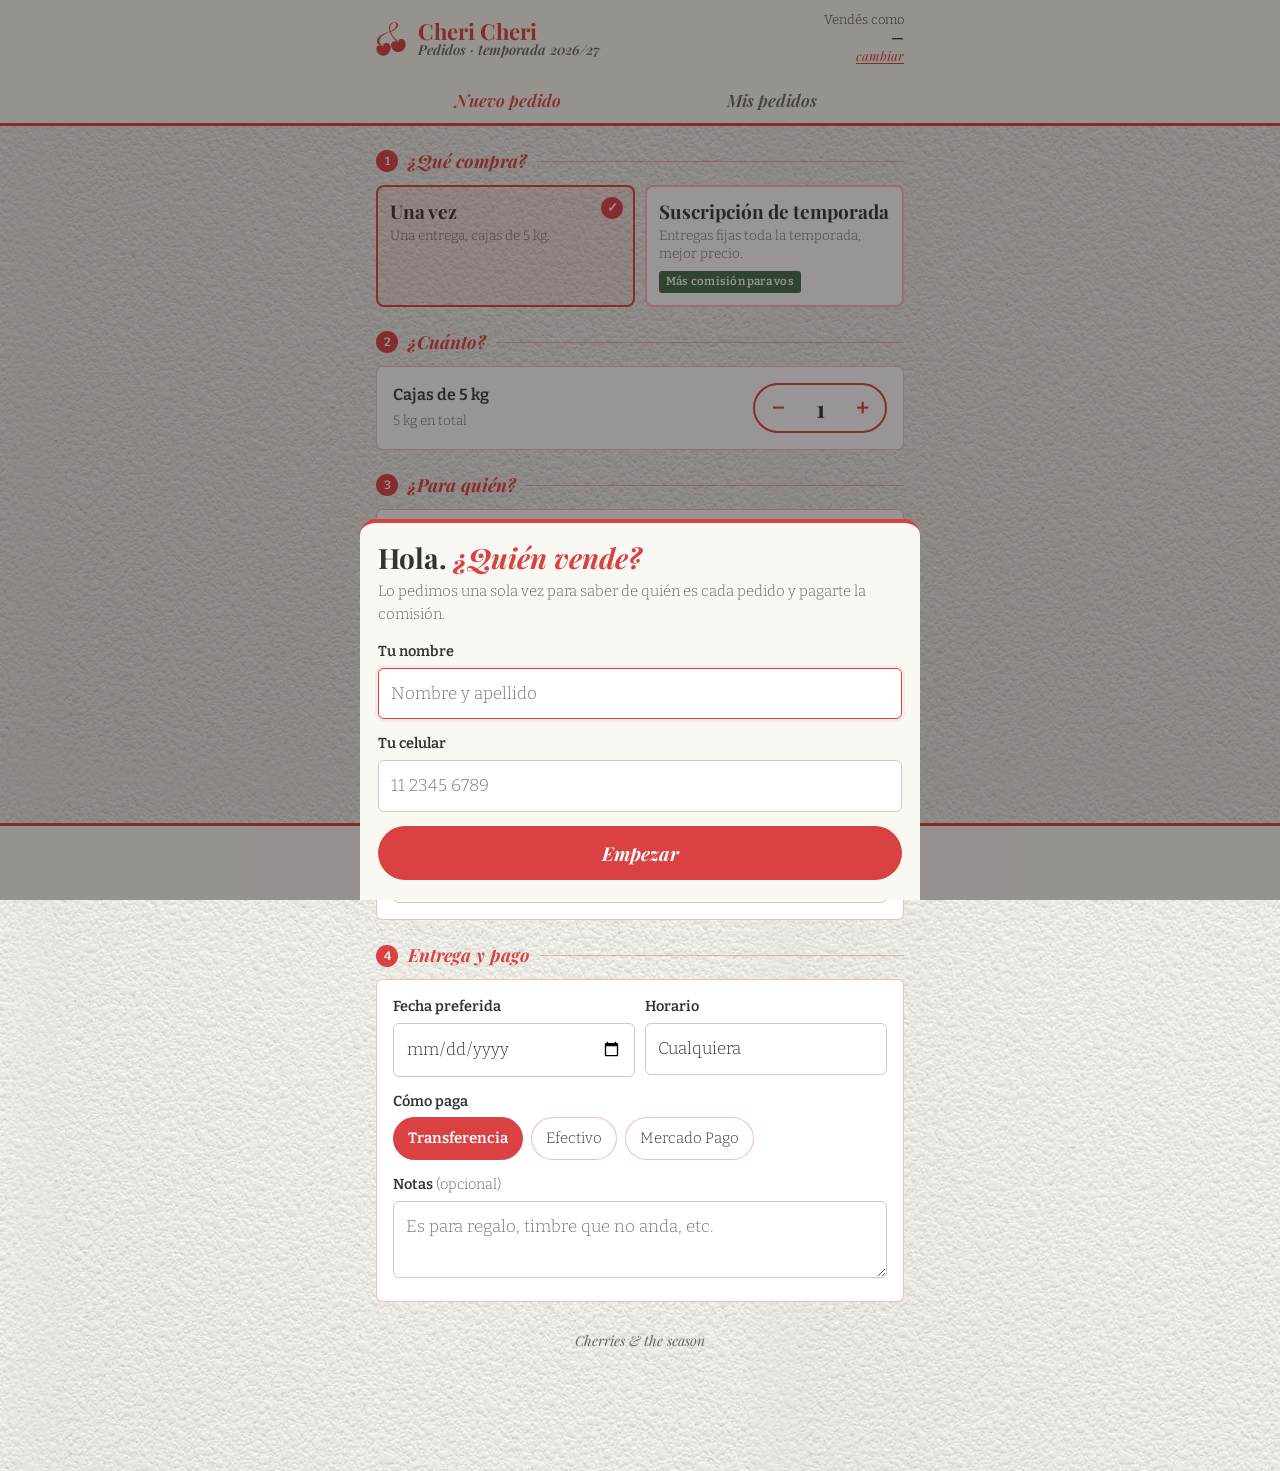
==== pedidos/index.html @ 4432908f "Pedidos: levantador de pedidos para vendedores (/pedidos) Página mobile para que vendedores carguen " ====
<!doctype html>
<html lang="es">
<head>
<meta charset="utf-8">
<meta name="viewport" content="width=device-width, initial-scale=1, viewport-fit=cover">
<meta name="theme-color" content="#DA4143">
<meta name="robots" content="noindex,nofollow">
<title>Pedidos · Cheri Cheri</title>
<link rel="icon" href="/favicon.ico" sizes="32x32"><link rel="icon" href="/icon.svg" type="image/svg+xml"><link rel="apple-touch-icon" href="/apple-touch-icon.png">
<link rel="preconnect" href="https://fonts.googleapis.com">
<link rel="preconnect" href="https://fonts.gstatic.com" crossorigin>
<link href="https://fonts.googleapis.com/css2?family=Playfair+Display:ital,wght@0,400..900;1,400..900&family=Bitter:ital,wght@0,300..700;1,300..700&display=swap" rel="stylesheet">
<style>
/* =========================================================
   Cheri Cheri · Levantador de pedidos para vendedores
   Precios y comisiones: editar CONFIG en el <script> de abajo.
   ========================================================= */
:root{--red:#DA4143;--paper:#F9F8F2;--ink:#333;--grey:#636363;--rule:rgba(218,65,67,.35);--soft:rgba(218,65,67,.07);--green:#3E6B48;
  --pf:'Playfair Display',Georgia,serif;--bt:'Bitter',Georgia,serif}
*{box-sizing:border-box;margin:0;padding:0}
html{-webkit-text-size-adjust:100%}
body{background:var(--paper) url(/img/paper.png) 0 0/740px repeat;background-blend-mode:multiply;color:var(--ink);font-family:var(--bt);font-weight:300;font-size:17px;line-height:1.5;min-height:100vh;padding:env(safe-area-inset-top) 0 calc(120px + env(safe-area-inset-bottom))}
button,input,select,textarea{font:inherit;color:inherit}
button{cursor:pointer;background:none;border:0}
.wrap{max-width:560px;margin:0 auto;padding:0 16px}

/* Header */
header{position:sticky;top:0;z-index:20;background:var(--paper);border-bottom:3px solid var(--red)}
.hd{display:flex;align-items:center;gap:12px;padding:12px 16px;max-width:560px;margin:0 auto}
.hd img{width:30px;height:auto}
.brand{display:flex;flex-direction:column;line-height:1.05}
.brand b{font-family:var(--pf);font-weight:700;font-size:22px;color:var(--red)}
.brand small{font-family:var(--pf);font-style:italic;font-weight:600;font-size:14px;color:var(--grey)}
.who{margin-left:auto;text-align:right;font-size:13px;line-height:1.3}
.who b{display:block;font-weight:600;font-size:15px;max-width:42vw;overflow:hidden;text-overflow:ellipsis;white-space:nowrap}
.who button{font-family:var(--pf);font-style:italic;color:var(--red);font-size:13px;text-decoration:underline;text-underline-offset:2px}
.tabs{display:flex;max-width:560px;margin:0 auto;padding:0 16px}
.tabs button{flex:1;padding:10px 0 9px;font-family:var(--pf);font-style:italic;font-weight:600;font-size:17px;color:var(--grey);border-bottom:3px solid transparent;margin-bottom:-3px}
.tabs button.on{color:var(--red);border-color:var(--red)}

/* Bloques */
.step{margin-top:22px}
.lbl{display:flex;align-items:center;gap:10px;font-family:var(--pf);font-style:italic;font-weight:700;font-size:18px;color:var(--red);margin-bottom:10px}
.lbl::after{content:"";flex:1;height:1px;background:var(--rule)}
.lbl i{font-style:normal;font-family:var(--bt);font-weight:600;font-size:12px;width:22px;height:22px;border-radius:50%;background:var(--red);color:#fff;display:inline-flex;align-items:center;justify-content:center}
.card{background:#fff;border:1px solid var(--rule);border-radius:6px;padding:16px}

/* Tipo de pedido */
.types{display:grid;grid-template-columns:1fr 1fr;gap:10px}
.type{position:relative;text-align:left;display:flex;flex-direction:column;justify-content:flex-start;background:#fff;border:2px solid var(--rule);border-radius:8px;padding:14px 12px 12px;transition:border-color .15s,background .15s}
.type b{display:block;font-family:var(--pf);font-weight:700;font-size:19px;line-height:1.15;margin-bottom:4px}
.type span{display:block;font-size:13.5px;color:var(--grey);line-height:1.35}
.type.on{border-color:var(--red);background:var(--soft)}
.type.on::before{content:"✓";position:absolute;top:10px;right:10px;width:22px;height:22px;border-radius:50%;background:var(--red);color:#fff;font-size:13px;display:flex;align-items:center;justify-content:center;font-weight:700}
.badge{display:inline-block!important;margin-top:8px;font-family:var(--bt);font-weight:600;font-size:11.5px!important;letter-spacing:.02em;color:#fff!important;background:var(--green);border-radius:3px;padding:3px 7px}

/* Cantidad */
.row{display:flex;align-items:center;justify-content:space-between;gap:12px}
.row+.row{margin-top:14px;padding-top:14px;border-top:1px dashed var(--rule)}
.row .t b{display:block;font-weight:600;font-size:16px}
.row .t span{font-size:13.5px;color:var(--grey)}
.stepper{display:flex;align-items:center;border:2px solid var(--red);border-radius:40px;overflow:hidden;flex-shrink:0}
.stepper button{width:46px;height:46px;font-size:24px;font-weight:600;color:var(--red);line-height:1}
.stepper button:active{background:var(--soft)}
.stepper output{min-width:38px;text-align:center;font-family:var(--pf);font-weight:700;font-size:24px}
.seg{display:flex;border:2px solid var(--red);border-radius:40px;overflow:hidden;flex-shrink:0}
.seg button{padding:10px 14px;font-size:14.5px;font-weight:600;color:var(--red)}
.seg button.on{background:var(--red);color:#fff}
.sub{display:none}
.sus .sub{display:flex}

/* Campos */
.f{display:block;margin-bottom:14px}
.f:last-child{margin-bottom:0}
.f>span{display:block;font-weight:600;font-size:14.5px;margin-bottom:5px}
.f>span em{font-style:normal;font-weight:300;color:var(--grey)}
.f input,.f textarea,.f select{width:100%;font-size:17px;padding:12px 12px;border:1px solid #cfcac0;border-radius:6px;background:#fff;outline:none;-webkit-appearance:none;appearance:none}
.f input:focus,.f textarea:focus,.f select:focus{border-color:var(--red);box-shadow:0 0 0 3px var(--soft)}
.f textarea{min-height:76px;resize:vertical}
.f .hint{display:block;font-size:12.5px;color:var(--grey);margin-top:4px}
.two{display:grid;grid-template-columns:1fr 1fr;gap:10px}
.chips{display:flex;flex-wrap:wrap;gap:8px}
.chips button{padding:9px 14px;border:1.5px solid var(--rule);border-radius:40px;font-size:15px;background:#fff}
.chips button.on{border-color:var(--red);background:var(--red);color:#fff;font-weight:600}
.err{border-color:var(--red)!important;background:#fff6f6!important}

/* Barra inferior */
.bar{position:fixed;left:0;right:0;bottom:0;z-index:30;background:var(--paper);border-top:3px solid var(--red);padding:10px 16px calc(10px + env(safe-area-inset-bottom))}
.bar .in{max-width:560px;margin:0 auto;display:flex;align-items:center;gap:12px}
.sum{flex:1;min-width:0;line-height:1.25}
.sum .tot{font-family:var(--pf);font-weight:700;font-size:23px;color:var(--ink)}
.sum .det{font-size:12.5px;color:var(--grey);white-space:nowrap;overflow:hidden;text-overflow:ellipsis}
.sum .com{font-size:13px;font-weight:600;color:var(--green)}
.btn{display:inline-flex;align-items:center;justify-content:center;gap:8px;background:var(--red);color:#fff;font-family:var(--pf);font-style:italic;font-weight:700;font-size:19px;padding:13px 22px;border-radius:40px;text-decoration:none;white-space:nowrap}
.btn:active{transform:scale(.98)}
.btn[disabled]{opacity:.55}
.btn.ghost{background:#fff;color:var(--red);border:2px solid var(--red)}
.btn.wa{background:#25A35A}
.btn.block{width:100%}

/* Hojas (modal) */
.sheet{position:fixed;inset:0;z-index:50;background:rgba(30,20,20,.45);display:none;align-items:flex-end;justify-content:center}
.sheet.open{display:flex}
.pane{background:var(--paper);width:100%;max-width:560px;max-height:92vh;overflow:auto;border-radius:16px 16px 0 0;border-top:4px solid var(--red);padding:20px 18px calc(20px + env(safe-area-inset-bottom));animation:up .22s ease-out}
@keyframes up{from{transform:translateY(40px);opacity:.4}to{transform:none;opacity:1}}
.pane h2{font-family:var(--pf);font-weight:700;font-size:28px;line-height:1.1;margin-bottom:6px}
.pane h2 em{color:var(--red)}
.pane p.lead{color:var(--grey);font-size:15px;margin-bottom:16px}
.res{background:#fff;border:1px solid var(--rule);border-radius:6px;padding:4px 14px;margin-bottom:16px}
.res div{display:flex;justify-content:space-between;gap:14px;padding:9px 0;border-bottom:1px dashed var(--rule);font-size:15px}
.res div:last-child{border-bottom:0}
.res div span{color:var(--grey)}
.res div b{font-weight:600;text-align:right}
.res .big b{font-family:var(--pf);font-size:20px}
.res .g b{color:var(--green)}
.acts{display:flex;flex-direction:column;gap:10px}
.note{font-size:13px;color:var(--grey);margin-top:12px;text-align:center}
.alert{background:#fff6f6;border:1px solid var(--red);border-radius:6px;padding:12px 14px;font-size:14.5px;margin-bottom:14px}
.ok{width:62px;height:62px;border-radius:50%;background:var(--green);color:#fff;font-size:32px;display:flex;align-items:center;justify-content:center;margin-bottom:12px}

/* Mis pedidos */
.kpis{display:grid;grid-template-columns:1fr 1fr 1fr;gap:8px;margin-top:20px}
.kpi{background:#fff;border:1px solid var(--rule);border-radius:6px;padding:12px 10px;text-align:center}
.kpi b{display:block;font-family:var(--pf);font-weight:700;font-size:22px;line-height:1.1}
.kpi span{font-size:12px;color:var(--grey)}
.kpi.g b{color:var(--green)}
.list{margin-top:16px;display:flex;flex-direction:column;gap:8px}
.it{background:#fff;border:1px solid var(--rule);border-radius:6px;padding:12px 14px;display:grid;grid-template-columns:1fr auto;gap:2px 10px}
.it b{font-weight:600}
.it .r{text-align:right;font-family:var(--pf);font-weight:700}
.it small{color:var(--grey);font-size:13px}
.it .tag{font-size:11.5px;font-weight:600;color:#fff;background:var(--green);border-radius:3px;padding:1px 6px;margin-left:6px;vertical-align:2px}
.empty{text-align:center;color:var(--grey);padding:40px 10px;font-size:15px}
.foot{margin-top:28px;text-align:center;font-family:var(--pf);font-style:italic;color:var(--grey);font-size:14px}
[hidden]{display:none!important}
</style>
</head>
<body>

<header>
  <div class="hd">
    <img src="/img/isotipo.svg" alt="">
    <div class="brand"><b>Cheri Cheri</b><small>Pedidos · temporada <span class="temp"></span></small></div>
    <div class="who"><span>Vendés como</span><b id="whoName">—</b><button id="whoEdit" type="button">cambiar</button></div>
  </div>
  <nav class="tabs">
    <button type="button" class="on" data-tab="nuevo">Nuevo pedido</button>
    <button type="button" data-tab="mios">Mis pedidos <span id="nMios"></span></button>
  </nav>
</header>

<main class="wrap">

<!-- ============ NUEVO PEDIDO ============ -->
<form id="f" novalidate autocomplete="off">

  <section class="step">
    <div class="lbl"><i>1</i>¿Qué compra?</div>
    <div class="types">
      <button type="button" class="type on" data-tipo="unico">
        <b>Una vez</b>
        <span>Una entrega, cajas de 5 kg.</span>
        <span class="p" data-p="unico"></span>
      </button>
      <button type="button" class="type" data-tipo="sus">
        <b>Suscripción de temporada</b>
        <span>Entregas fijas toda la temporada, mejor precio.</span>
        <span class="badge" id="susBadge">Más comisión para vos</span>
      </button>
    </div>
  </section>

  <section class="step">
    <div class="lbl"><i>2</i>¿Cuánto?</div>
    <div class="card" id="qty">
      <div class="row">
        <div class="t"><b id="qLbl">Cajas de 5 kg</b><span id="qSub">por entrega</span></div>
        <div class="stepper"><button type="button" data-d="cajas" data-v="-1" aria-label="Menos cajas">−</button><output id="cajas">1</output><button type="button" data-d="cajas" data-v="1" aria-label="Más cajas">+</button></div>
      </div>
      <div class="row sub">
        <div class="t"><b>Frecuencia</b><span>cada cuánto recibe</span></div>
        <div class="seg" id="frec"><button type="button" class="on" data-v="semanal">Semanal</button><button type="button" data-v="quincenal">Quincenal</button></div>
      </div>
      <div class="row sub">
        <div class="t"><b>Entregas</b><span id="entSub">en la temporada</span></div>
        <div class="stepper"><button type="button" data-d="entregas" data-v="-1" aria-label="Menos entregas">−</button><output id="entregas">4</output><button type="button" data-d="entregas" data-v="1" aria-label="Más entregas">+</button></div>
      </div>
    </div>
  </section>

  <section class="step">
    <div class="lbl"><i>3</i>¿Para quién?</div>
    <div class="card">
      <label class="f"><span>Nombre y apellido</span><input name="cliente" required autocomplete="off" placeholder="Ej: Sofía Martínez"></label>
      <label class="f"><span>WhatsApp del cliente</span><input name="tel" type="tel" inputmode="tel" required placeholder="11 2345 6789"><small class="hint">Código de área sin 0 y sin 15.</small></label>
      <label class="f"><span>Zona o barrio</span><input name="zona" required placeholder="Ej: Palermo, Nordelta, Mendoza Capital"></label>
      <label class="f"><span>Dirección de entrega <em>(opcional)</em></span><input name="direccion" placeholder="Calle, número, piso"></label>
    </div>
  </section>

  <section class="step">
    <div class="lbl"><i>4</i>Entrega y pago</div>
    <div class="card">
      <div class="two">
        <label class="f"><span id="fechaLbl">Fecha preferida</span><input name="fecha" type="date"></label>
        <label class="f"><span>Horario</span><select name="franja"><option>Cualquiera</option><option>Mañana</option><option>Tarde</option><option>Noche</option></select></label>
      </div>
      <div class="f"><span>Cómo paga</span>
        <div class="chips" id="pago"><button type="button" class="on">Transferencia</button><button type="button">Efectivo</button><button type="button">Mercado Pago</button></div>
      </div>
      <label class="f"><span>Notas <em>(opcional)</em></span><textarea name="notas" placeholder="Es para regalo, timbre que no anda, etc."></textarea></label>
    </div>
  </section>

  <p class="foot">Cherries &amp; the season</p>
</form>

<!-- ============ MIS PEDIDOS ============ -->
<section id="mios" hidden>
  <div class="kpis">
    <div class="kpi"><b id="kPed">0</b><span>pedidos</span></div>
    <div class="kpi"><b id="kCaj">0</b><span>cajas</span></div>
    <div class="kpi g"><b id="kCom">—</b><span>tu comisión</span></div>
  </div>
  <div class="list" id="lista"></div>
  <p class="note">Esta lista queda guardada sólo en este teléfono.</p>
</section>

</main>

<!-- Barra inferior -->
<div class="bar" id="bar">
  <div class="in">
    <div class="sum">
      <div class="tot" id="tot">—</div>
      <div class="det" id="det"></div>
      <div class="com" id="com"></div>
    </div>
    <button type="button" class="btn" id="go">Revisar</button>
  </div>
</div>

<!-- Hoja: vendedor -->
<div class="sheet" id="shV" role="dialog" aria-modal="true" aria-labelledby="vT">
  <form class="pane" id="fv" novalidate>
    <h2 id="vT">Hola. <em>¿Quién vende?</em></h2>
    <p class="lead">Lo pedimos una sola vez para saber de quién es cada pedido y pagarte la comisión.</p>
    <label class="f"><span>Tu nombre</span><input name="vnombre" required autocomplete="name" placeholder="Nombre y apellido"></label>
    <label class="f"><span>Tu celular</span><input name="vcel" type="tel" inputmode="tel" required autocomplete="tel" placeholder="11 2345 6789"></label>
    <div class="acts" style="margin-top:6px"><button class="btn block" type="submit">Empezar</button></div>
  </form>
</div>

<!-- Hoja: revisar y enviar -->
<div class="sheet" id="shR" role="dialog" aria-modal="true" aria-labelledby="rT">
  <div class="pane">
    <div id="rView">
      <h2 id="rT">Revisá <em>el pedido</em></h2>
      <p class="lead">Si está todo bien, enviá. Llega directo a Cheri Cheri.</p>
      <div id="rErr"></div>
      <div class="res" id="rRes"></div>
      <div class="acts">
        <button type="button" class="btn block" id="send">Enviar pedido</button>
        <button type="button" class="btn ghost block" data-close>Corregir</button>
      </div>
    </div>
    <div id="dView" hidden>
      <div class="ok">✓</div>
      <h2>Pedido <em>enviado</em></h2>
      <p class="lead" id="dLead"></p>
      <div class="res" id="dRes"></div>
      <div class="acts">
        <a class="btn wa block" id="waCli" href="#" target="_blank" rel="noopener">Avisarle al cliente por WhatsApp</a>
        <button type="button" class="btn ghost block" id="otro">Cargar otro pedido</button>
      </div>
      <p class="note">Desde Cheri Cheri le confirmamos al cliente la fecha de entrega y los datos de pago.</p>
    </div>
  </div>
</div>

<script>
/* =========================================================
   CONFIG · editar acá precios y comisiones (en pesos y %)
   Si un precio queda en null, la página muestra "a confirmar".
   ========================================================= */
const CONFIG = {
  temporada: '2026/27',
  precioCaja: null,            // caja de 5 kg, pedido de una vez
  precioCajaSuscripcion: null, // caja de 5 kg dentro de una suscripción
  comisionUnico: null,         // % de comisión del vendedor en pedidos de una vez
  comisionSuscripcion: null,   // % de comisión del vendedor en suscripciones
  entregasMin: 2, entregasMax: 10, entregasDefault: 4,
  cajasMax: 50,
  // Envío: mismo servicio que el formulario de Cotizar (llega a chericheriar@gmail.com)
  endpoint: 'https://api.web3forms.com/submit',
  accessKey: 'bc0d7736-6799-4583-8e31-4ce941f35367',
  mail: 'chericheriar@gmail.com'
};

const $ = s => document.querySelector(s), $$ = s => [...document.querySelectorAll(s)];
const money = n => n == null ? null : new Intl.NumberFormat('es-AR', {style:'currency', currency:'ARS', maximumFractionDigits:0}).format(n);
const LS = {
  get(k, d){ try{ const v = localStorage.getItem(k); return v ? JSON.parse(v) : d }catch(e){ return d } },
  set(k, v){ try{ localStorage.setItem(k, JSON.stringify(v)) }catch(e){} }
};
const S = { tipo:'unico', cajas:1, frec:'semanal', entregas:CONFIG.entregasDefault, pago:'Transferencia' };
let vendedor = LS.get('cc_vendedor', null);
let enviando = false, ultimo = null;

$$('.temp').forEach(e => e.textContent = CONFIG.temporada);

/* ---------- Vendedor ---------- */
function pintarVendedor(){ $('#whoName').textContent = vendedor ? vendedor.nombre : '—' }
function abrirVendedor(){
  const f = $('#fv');
  const qs = new URLSearchParams(location.search).get('v');
  f.vnombre.value = vendedor ? vendedor.nombre : (qs || '');
  f.vcel.value = vendedor ? vendedor.cel : '';
  $('#shV').classList.add('open');
  setTimeout(() => (f.vnombre.value ? f.vcel : f.vnombre).focus(), 250);
}
$('#fv').addEventListener('submit', e => {
  e.preventDefault();
  const f = e.target; let ok = true;
  [f.vnombre, f.vcel].forEach(i => { const bad = !i.value.trim(); i.classList.toggle('err', bad); if (bad) ok = false });
  if (!ok) return;
  vendedor = { nombre: f.vnombre.value.trim(), cel: f.vcel.value.trim() };
  LS.set('cc_vendedor', vendedor); pintarVendedor();
  $('#shV').classList.remove('open');
});
$('#whoEdit').addEventListener('click', abrirVendedor);

/* ---------- Cálculo ---------- */
function calc(){
  const sus = S.tipo === 'sus';
  const totalCajas = sus ? S.cajas * S.entregas : S.cajas;
  const precio = sus ? CONFIG.precioCajaSuscripcion : CONFIG.precioCaja;
  const pct = sus ? CONFIG.comisionSuscripcion : CONFIG.comisionUnico;
  const total = precio != null ? precio * totalCajas : null;
  const comision = total != null && pct != null ? Math.round(total * pct / 100) : null;
  const ahorro = sus && CONFIG.precioCaja != null && precio != null ? (CONFIG.precioCaja - precio) * totalCajas : null;
  return { sus, totalCajas, precio, pct, total, comision, ahorro, kg: totalCajas * 5 };
}
function pintar(){
  const c = calc();
  $$('.type').forEach(b => b.classList.toggle('on', b.dataset.tipo === S.tipo));
  $('#qty').classList.toggle('sus', c.sus);
  $('#cajas').textContent = S.cajas;
  $('#entregas').textContent = S.entregas;
  $$('#frec button').forEach(b => b.classList.toggle('on', b.dataset.v === S.frec));
  $('#qSub').textContent = c.sus ? 'en cada entrega' : `${c.kg} kg en total`;
  $('#entSub').textContent = `${S.frec === 'semanal' ? 'una por semana' : 'cada 15 días'} · ${c.totalCajas} cajas`;
  $('#fechaLbl').textContent = c.sus ? 'Primera entrega' : 'Fecha preferida';
  // precios en las tarjetas
  const pu = $('[data-p="unico"]');
  pu.textContent = CONFIG.precioCaja != null ? `${money(CONFIG.precioCaja)} la caja` : '';
  if (CONFIG.precioCajaSuscripcion != null) $('#susBadge').previousElementSibling.textContent = `Entregas fijas, ${money(CONFIG.precioCajaSuscripcion)} la caja.`;
  const dif = CONFIG.comisionSuscripcion != null && CONFIG.comisionUnico != null ? CONFIG.comisionSuscripcion - CONFIG.comisionUnico : null;
  $('#susBadge').textContent = CONFIG.comisionSuscripcion != null ? `Tu comisión: ${CONFIG.comisionSuscripcion}%` + (dif > 0 ? ` (vs. ${CONFIG.comisionUnico}%)` : '') : 'Más comisión para vos';
  // barra
  $('#tot').textContent = c.total != null ? money(c.total) : 'Precio a confirmar';
  $('#det').textContent = c.sus
    ? `${S.cajas} caja${S.cajas > 1 ? 's' : ''} × ${S.entregas} entregas ${S.frec === 'semanal' ? 'semanales' : 'quincenales'} · ${c.kg} kg`
    : `${S.cajas} caja${S.cajas > 1 ? 's' : ''} de 5 kg · ${c.kg} kg`;
  $('#com').textContent = c.comision != null ? `Tu comisión: ${money(c.comision)}` : '';
}

/* ---------- Controles ---------- */
$$('.type').forEach(b => b.addEventListener('click', () => { S.tipo = b.dataset.tipo; pintar() }));
$$('.stepper button').forEach(b => b.addEventListener('click', () => {
  const k = b.dataset.d, d = +b.dataset.v;
  const [min, max] = k === 'cajas' ? [1, CONFIG.cajasMax] : [CONFIG.entregasMin, CONFIG.entregasMax];
  S[k] = Math.min(max, Math.max(min, S[k] + d)); pintar();
}));
$$('#frec button').forEach(b => b.addEventListener('click', () => { S.frec = b.dataset.v; pintar() }));
$$('#pago button').forEach(b => b.addEventListener('click', () => {
  S.pago = b.textContent; $$('#pago button').forEach(x => x.classList.toggle('on', x === b));
}));
$$('.tabs button').forEach(b => b.addEventListener('click', () => {
  const t = b.dataset.tab;
  $$('.tabs button').forEach(x => x.classList.toggle('on', x === b));
  $('#f').hidden = t !== 'nuevo'; $('#mios').hidden = t !== 'mios'; $('#bar').hidden = t !== 'nuevo';
  if (t === 'mios') pintarMios();
  window.scrollTo(0, 0);
}));

/* ---------- Pedido ---------- */
function telWA(t){
  let d = String(t || '').replace(/\D/g, '');
  if (!d) return '';
  if (d.startsWith('54')) return d.startsWith('549') ? d : '549' + d.slice(2);
  return '549' + d.replace(/^0/, '');
}
function fechaTxt(v){
  if (!v) return 'A coordinar';
  const [y, m, d] = v.split('-').map(Number);
  return new Date(y, m - 1, d).toLocaleDateString('es-AR', { weekday:'long', day:'numeric', month:'long' });
}
function nuevoId(){
  const n = new Date(), p = x => String(x).padStart(2, '0');
  return `CC-${String(n.getFullYear()).slice(2)}${p(n.getMonth() + 1)}${p(n.getDate())}-${Math.random().toString(36).slice(2, 5).toUpperCase()}`;
}
function armarPedido(){
  const f = $('#f'), c = calc();
  return {
    id: nuevoId(), creado: new Date().toISOString(),
    tipo: c.sus ? 'Suscripción de temporada' : 'Una vez',
    cajas: S.cajas, frecuencia: c.sus ? (S.frec === 'semanal' ? 'Semanal' : 'Quincenal') : '',
    entregas: c.sus ? S.entregas : 1, totalCajas: c.totalCajas, kg: c.kg,
    precio: c.precio, total: c.total, comisionPct: c.pct, comision: c.comision, ahorro: c.ahorro,
    cliente: f.cliente.value.trim(), tel: f.tel.value.trim(), zona: f.zona.value.trim(),
    direccion: f.direccion.value.trim(), fecha: f.fecha.value, franja: f.franja.value,
    pago: S.pago, notas: f.notas.value.trim(),
    vendedor: vendedor ? vendedor.nombre : '', vendedorCel: vendedor ? vendedor.cel : ''
  };
}
function filas(p){
  const r = [
    ['Cliente', p.cliente], ['WhatsApp', p.tel], ['Zona', p.zona + (p.direccion ? ' · ' + p.direccion : '')],
    ['Pedido', p.tipo === 'Una vez'
      ? `${p.cajas} caja${p.cajas > 1 ? 's' : ''} de 5 kg`
      : `${p.cajas} caja${p.cajas > 1 ? 's' : ''} × ${p.entregas} entregas (${p.frecuencia.toLowerCase()})`],
    ['Total', `${p.totalCajas} cajas · ${p.kg} kg`],
    [p.tipo === 'Una vez' ? 'Entrega' : 'Primera entrega', fechaTxt(p.fecha) + (p.franja !== 'Cualquiera' ? ' · ' + p.franja.toLowerCase() : '')],
    ['Pago', p.pago]
  ];
  if (p.notas) r.push(['Notas', p.notas]);
  return r;
}
function htmlRes(p){
  const esc = s => String(s).replace(/[&<>"]/g, c => ({'&':'&amp;','<':'&lt;','>':'&gt;','"':'&quot;'}[c]));
  let h = filas(p).map(([k, v]) => `<div><span>${k}</span><b>${esc(v)}</b></div>`).join('');
  h += `<div class="big"><span>Importe</span><b>${p.total != null ? money(p.total) : 'A confirmar'}</b></div>`;
  if (p.ahorro > 0) h += `<div><span>El cliente ahorra</span><b>${money(p.ahorro)}</b></div>`;
  if (p.comision != null) h += `<div class="g"><span>Tu comisión</span><b>${money(p.comision)}</b></div>`;
  return h;
}
function validar(){
  const f = $('#f'); let primero = null;
  ['cliente', 'tel', 'zona'].forEach(n => {
    const i = f[n]; let bad = !i.value.trim();
    if (n === 'tel' && !bad) bad = i.value.replace(/\D/g, '').length < 8;
    i.classList.toggle('err', bad); if (bad && !primero) primero = i;
  });
  if (primero){ primero.scrollIntoView({ behavior:'smooth', block:'center' }); setTimeout(() => primero.focus(), 300); return false }
  return true;
}
$$('#f input').forEach(i => i.addEventListener('input', () => i.classList.remove('err')));

$('#go').addEventListener('click', () => {
  if (!vendedor){ abrirVendedor(); return }
  if (!validar()) return;
  ultimo = armarPedido();
  $('#rRes').innerHTML = htmlRes(ultimo);
  $('#rErr').innerHTML = '';
  $('#rView').hidden = false; $('#dView').hidden = true;
  $('#send').disabled = false; $('#send').textContent = 'Enviar pedido';
  $('#shR').classList.add('open');
});
$$('[data-close]').forEach(b => b.addEventListener('click', () => $('#shR').classList.remove('open')));
$('#shR').addEventListener('click', e => { if (e.target.id === 'shR' && !enviando) $('#shR').classList.remove('open') });

function textoPlano(p){
  const L = filas(p).map(([k, v]) => `${k}: ${v}`);
  L.push(`Importe: ${p.total != null ? money(p.total) : 'a confirmar'}`);
  if (p.comision != null) L.push(`Comisión vendedor (${p.comisionPct}%): ${money(p.comision)}`);
  L.push(`Vendedor: ${p.vendedor} (${p.vendedorCel})`, `Pedido: ${p.id}`);
  return L.join('\n');
}

$('#send').addEventListener('click', async () => {
  if (enviando || !ultimo) return;
  enviando = true;
  const btn = $('#send'); btn.disabled = true; btn.textContent = 'Enviando…';
  const p = ultimo;
  const asunto = `Pedido ${p.id} · ${p.totalCajas} caja${p.totalCajas > 1 ? 's' : ''}${p.tipo === 'Una vez' ? '' : ' (suscripción)'} · ${p.cliente} · vía ${p.vendedor}`;
  const body = {
    access_key: CONFIG.accessKey, subject: asunto, from_name: 'Pedidos Cheri Cheri',
    'Pedido': p.id, 'Tipo': p.tipo,
    'Cajas de 5 kg por entrega': p.cajas,
    'Frecuencia': p.frecuencia || '—', 'Entregas': p.entregas,
    'Total cajas': `${p.totalCajas} (${p.kg} kg)`,
    'Precio por caja': p.precio != null ? money(p.precio) : 'A confirmar',
    'Importe total': p.total != null ? money(p.total) : 'A confirmar',
    'Comisión vendedor': p.comision != null ? `${money(p.comision)} (${p.comisionPct}%)` : '—',
    'Cliente': p.cliente, 'WhatsApp cliente': p.tel, 'Link WhatsApp cliente': `https://wa.me/${telWA(p.tel)}`,
    'Zona': p.zona, 'Dirección': p.direccion || '—',
    [p.tipo === 'Una vez' ? 'Fecha preferida' : 'Primera entrega']: fechaTxt(p.fecha),
    'Horario': p.franja, 'Pago': p.pago, 'Notas': p.notas || '—',
    'Vendedor': p.vendedor, 'Celular vendedor': p.vendedorCel,
    'Temporada': CONFIG.temporada,
    'Cargado': new Date(p.creado).toLocaleString('es-AR')
  };
  let ok = false;
  try{
    const ctl = new AbortController(); const to = setTimeout(() => ctl.abort(), 15000);
    const r = await fetch(CONFIG.endpoint, { method:'POST', headers:{ 'Content-Type':'application/json', 'Accept':'application/json' }, body: JSON.stringify(body), signal: ctl.signal });
    clearTimeout(to);
    const j = await r.json().catch(() => ({}));
    ok = r.ok && (j.success === true || j.success === 'true');
  }catch(e){ ok = false }
  enviando = false;
  if (ok){ exito(p) } else { fallo(p, asunto) }
});

function exito(p){
  const h = LS.get('cc_pedidos', []); h.unshift(p); LS.set('cc_pedidos', h.slice(0, 300));
  $('#rView').hidden = true; $('#dView').hidden = false;
  $('#dLead').textContent = `Número ${p.id}. Ya está en el correo de Cheri Cheri.`;
  $('#dRes').innerHTML = htmlRes(p);
  const nombre = p.cliente.split(' ')[0];
  const que = p.tipo === 'Una vez'
    ? `${p.cajas} caja${p.cajas > 1 ? 's' : ''} de cerezas de 5 kg`
    : `la suscripción de temporada: ${p.cajas} caja${p.cajas > 1 ? 's' : ''} de 5 kg en ${p.entregas} entregas ${p.frecuencia.toLowerCase()}es`;
  const msg = `Hola ${nombre}! Soy ${p.vendedor}. Te confirmo que tomé tu pedido de Cheri Cheri: ${que}` +
    (p.total != null ? `, por ${money(p.total)}` : '') +
    `. Desde Cheri Cheri te escriben para coordinar la entrega y el pago. Pedido ${p.id}. Gracias!`;
  const t = telWA(p.tel);
  $('#waCli').href = `https://wa.me/${t}?text=${encodeURIComponent(msg)}`;
  pintarContador();
}
function fallo(p, asunto){
  const txt = textoPlano(p);
  const mailto = `mailto:${CONFIG.mail}?subject=${encodeURIComponent(asunto)}&body=${encodeURIComponent(txt)}`;
  $('#rErr').innerHTML = `<div class="alert"><b>No se pudo enviar.</b> Revisá la conexión y probá de nuevo. Si sigue sin salir, mandalo por mail a ${CONFIG.mail}: <a href="${mailto}" style="color:var(--red);font-weight:600">abrir mail con el pedido</a>.</div>`;
  const btn = $('#send'); btn.disabled = false; btn.textContent = 'Reintentar';
}

$('#otro').addEventListener('click', () => {
  const f = $('#f'); f.reset();
  Object.assign(S, { tipo:'unico', cajas:1, frec:'semanal', entregas:CONFIG.entregasDefault, pago:'Transferencia' });
  $$('#pago button').forEach((x, i) => x.classList.toggle('on', i === 0));
  $('#shR').classList.remove('open'); pintar(); window.scrollTo(0, 0);
});

/* ---------- Mis pedidos ---------- */
function pintarContador(){ const n = LS.get('cc_pedidos', []).length; $('#nMios').textContent = n ? `(${n})` : '' }
function pintarMios(){
  const h = LS.get('cc_pedidos', []);
  $('#kPed').textContent = h.length;
  $('#kCaj').textContent = h.reduce((a, p) => a + (p.totalCajas || 0), 0);
  const com = h.reduce((a, p) => a + (p.comision || 0), 0);
  $('#kCom').textContent = h.some(p => p.comision != null) ? money(com) : '—';
  const esc = s => String(s).replace(/[&<>"]/g, c => ({'&':'&amp;','<':'&lt;','>':'&gt;','"':'&quot;'}[c]));
  $('#lista').innerHTML = h.length ? h.map(p => `
    <div class="it">
      <b>${esc(p.cliente)}${p.tipo !== 'Una vez' ? '<span class="tag">Suscripción</span>' : ''}</b>
      <span class="r">${p.total != null ? money(p.total) : p.totalCajas + ' cajas'}</span>
      <small>${new Date(p.creado).toLocaleDateString('es-AR', { day:'numeric', month:'short' })} · ${p.totalCajas} cajas · ${esc(p.zona)}</small>
      <small style="text-align:right;color:var(--green);font-weight:600">${p.comision != null ? money(p.comision) : ''}</small>
    </div>`).join('') : '<div class="empty">Todavía no cargaste pedidos desde este teléfono.</div>';
}

/* ---------- Inicio ---------- */
pintarVendedor(); pintar(); pintarContador();
if (!vendedor) abrirVendedor();
</script>
</body>
</html>
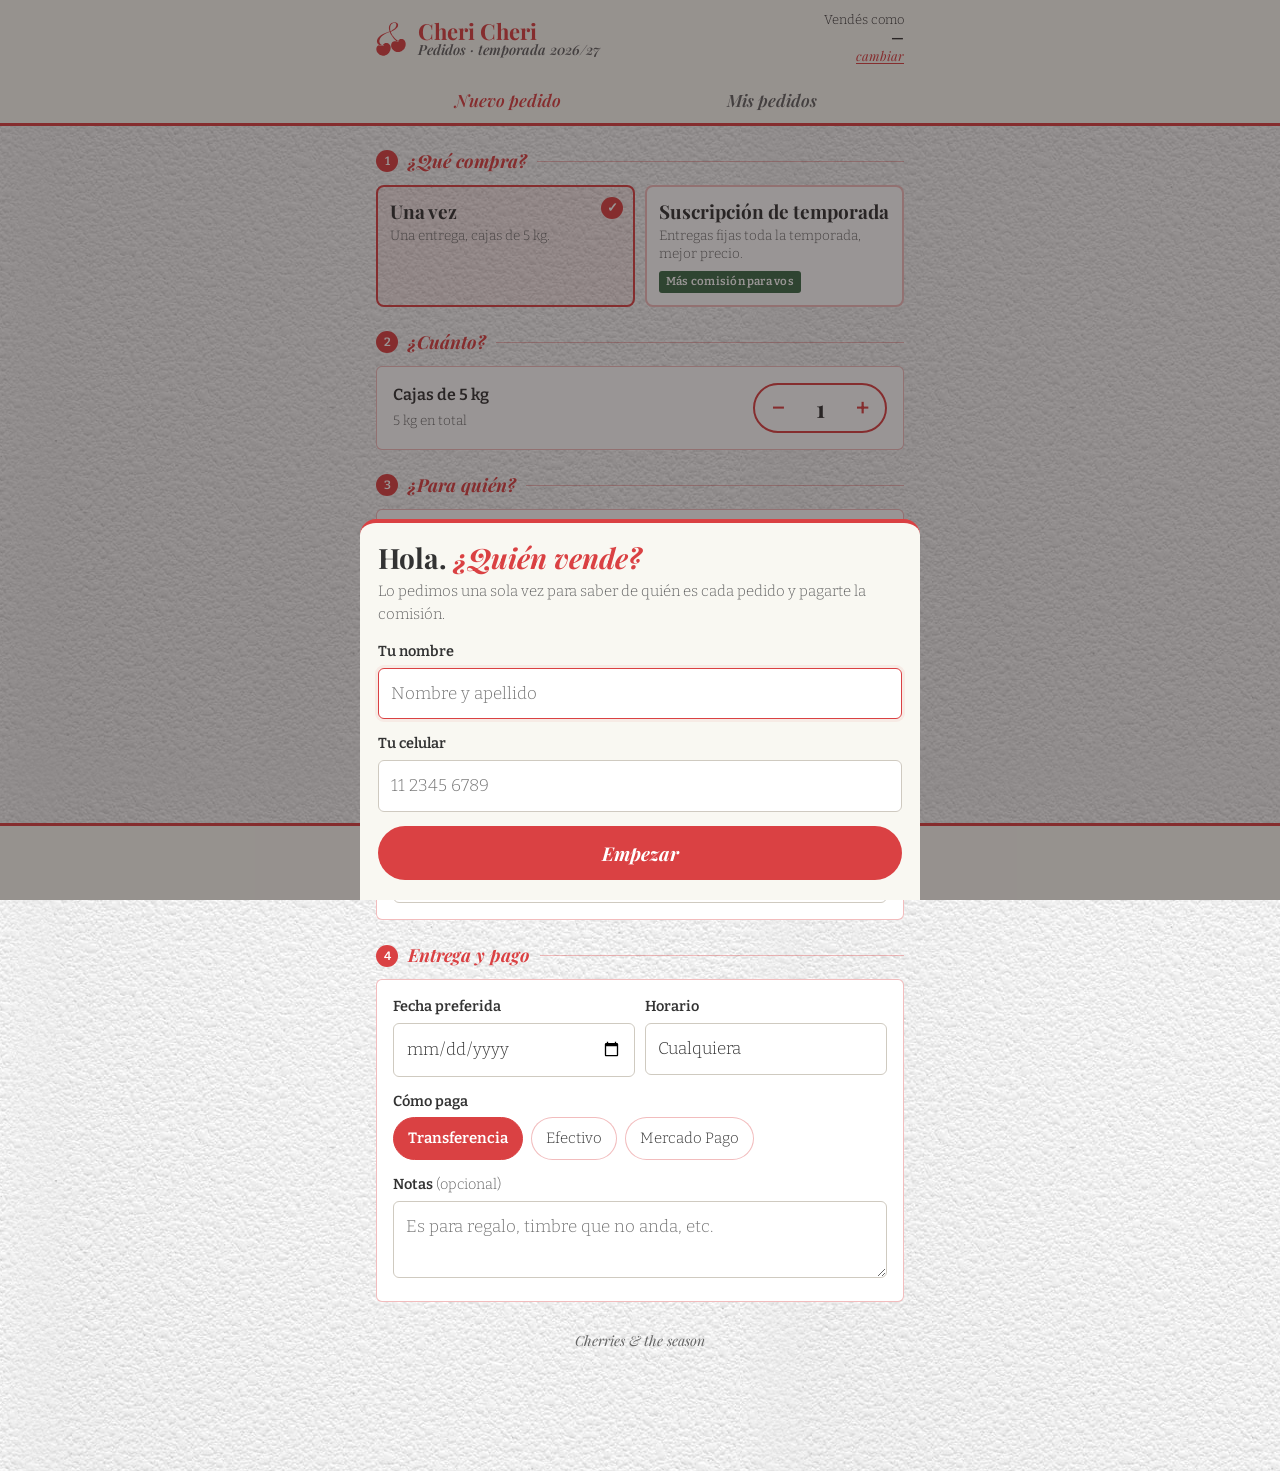
==== commit 71040595: "Pedidos: modo cliente en /pedir para QR en eventos Misma página sin paso de vendedor ni comisiones, " ====
--- a/pedidos/index.html
+++ b/pedidos/index.html
@@ -19,7 +19,7 @@
   --pf:'Playfair Display',Georgia,serif;--bt:'Bitter',Georgia,serif}
 *{box-sizing:border-box;margin:0;padding:0}
 html{-webkit-text-size-adjust:100%}
-body{background:var(--paper) url(/img/paper.png) 0 0/740px repeat;background-blend-mode:multiply;color:var(--ink);font-family:var(--bt);font-weight:300;font-size:17px;line-height:1.5;min-height:100vh;padding:env(safe-area-inset-top) 0 calc(120px + env(safe-area-inset-bottom))}
+body{background:var(--paper) url(/img/paper.png) 0 0/740px repeat;color:var(--ink);font-family:var(--bt);font-weight:300;font-size:17px;line-height:1.5;min-height:100vh;padding:env(safe-area-inset-top) 0 calc(120px + env(safe-area-inset-bottom))}
 button,input,select,textarea{font:inherit;color:inherit}
 button{cursor:pointer;background:none;border:0}
 .wrap{max-width:560px;margin:0 auto;padding:0 16px}
@@ -133,6 +133,13 @@
 .empty{text-align:center;color:var(--grey);padding:40px 10px;font-size:15px}
 .foot{margin-top:28px;text-align:center;font-family:var(--pf);font-style:italic;color:var(--grey);font-size:14px}
 [hidden]{display:none!important}
+/* Modo cliente (QR en eventos): /pedir */
+.intro{display:none;margin-top:20px;font-size:16.5px;line-height:1.5}
+.intro b{font-family:var(--pf);font-weight:700;font-size:26px;line-height:1.15;display:block;margin-bottom:6px}
+.intro b em{color:var(--red)}
+body.cli .intro{display:block}
+body.cli .who,body.cli .tabs{display:none}
+body.cli .badge{background:var(--red)}
 </style>
 </head>
 <body>
@@ -153,9 +160,10 @@
 
 <!-- ============ NUEVO PEDIDO ============ -->
 <form id="f" novalidate autocomplete="off">
+  <div class="intro"><b>Cerezas de Alto Agrelo, <em>a tu casa.</em></b>Elegí cuántas cajas de 5 kg querés, dejanos tus datos y te escribimos por WhatsApp para coordinar la entrega.</div>
 
   <section class="step">
-    <div class="lbl"><i>1</i>¿Qué compra?</div>
+    <div class="lbl"><i>1</i><span data-c="¿Qué querés?">¿Qué compra?</span></div>
     <div class="types">
       <button type="button" class="type on" data-tipo="unico">
         <b>Una vez</b>
@@ -189,10 +197,10 @@
   </section>
 
   <section class="step">
-    <div class="lbl"><i>3</i>¿Para quién?</div>
+    <div class="lbl"><i>3</i><span data-c="Tus datos">¿Para quién?</span></div>
     <div class="card">
       <label class="f"><span>Nombre y apellido</span><input name="cliente" required autocomplete="off" placeholder="Ej: Sofía Martínez"></label>
-      <label class="f"><span>WhatsApp del cliente</span><input name="tel" type="tel" inputmode="tel" required placeholder="11 2345 6789"><small class="hint">Código de área sin 0 y sin 15.</small></label>
+      <label class="f"><span data-c="Tu WhatsApp">WhatsApp del cliente</span><input name="tel" type="tel" inputmode="tel" required placeholder="11 2345 6789"><small class="hint">Código de área sin 0 y sin 15.</small></label>
       <label class="f"><span>Zona o barrio</span><input name="zona" required placeholder="Ej: Palermo, Nordelta, Mendoza Capital"></label>
       <label class="f"><span>Dirección de entrega <em>(opcional)</em></span><input name="direccion" placeholder="Calle, número, piso"></label>
     </div>
@@ -255,8 +263,8 @@
 <div class="sheet" id="shR" role="dialog" aria-modal="true" aria-labelledby="rT">
   <div class="pane">
     <div id="rView">
-      <h2 id="rT">Revisá <em>el pedido</em></h2>
-      <p class="lead">Si está todo bien, enviá. Llega directo a Cheri Cheri.</p>
+      <h2 id="rT">Revisá <em data-c="tu pedido">el pedido</em></h2>
+      <p class="lead" data-c="Si está todo bien, confirmá. Te escribimos por WhatsApp para coordinar la entrega y el pago.">Si está todo bien, enviá. Llega directo a Cheri Cheri.</p>
       <div id="rErr"></div>
       <div class="res" id="rRes"></div>
       <div class="acts">
@@ -266,14 +274,15 @@
     </div>
     <div id="dView" hidden>
       <div class="ok">✓</div>
-      <h2>Pedido <em>enviado</em></h2>
+      <h2>Pedido <em data-c="recibido">enviado</em></h2>
       <p class="lead" id="dLead"></p>
       <div class="res" id="dRes"></div>
       <div class="acts">
         <a class="btn wa block" id="waCli" href="#" target="_blank" rel="noopener">Avisarle al cliente por WhatsApp</a>
         <button type="button" class="btn ghost block" id="otro">Cargar otro pedido</button>
-      </div>
-      <p class="note">Desde Cheri Cheri le confirmamos al cliente la fecha de entrega y los datos de pago.</p>
+        <a class="btn ghost block" id="verSitio" href="/" hidden>Conocé Cheri Cheri</a>
+      </div>
+      <p class="note" id="dNote">Desde Cheri Cheri le confirmamos al cliente la fecha de entrega y los datos de pago.</p>
     </div>
   </div>
 </div>
@@ -298,6 +307,16 @@
 };
 
 const $ = s => document.querySelector(s), $$ = s => [...document.querySelectorAll(s)];
+const QS = new URLSearchParams(location.search);
+// Modo cliente: chericheri.ar/pedir (QR en eventos). ?e=Nombre del evento queda registrado en el pedido.
+const CLIENTE = location.pathname.replace(/\/+$/, '') === '/pedir' || QS.get('modo') === 'cliente';
+const EVENTO = (QS.get('e') || '').trim().slice(0, 60);
+if (CLIENTE){
+  document.body.classList.add('cli');
+  document.title = 'Pedí tus cerezas · Cheri Cheri';
+  $$('[data-c]').forEach(e => e.textContent = e.dataset.c);
+  $('.brand small').innerHTML = 'Cherries &amp; the season';
+}
 const money = n => n == null ? null : new Intl.NumberFormat('es-AR', {style:'currency', currency:'ARS', maximumFractionDigits:0}).format(n);
 const LS = {
   get(k, d){ try{ const v = localStorage.getItem(k); return v ? JSON.parse(v) : d }catch(e){ return d } },
@@ -335,7 +354,7 @@
   const sus = S.tipo === 'sus';
   const totalCajas = sus ? S.cajas * S.entregas : S.cajas;
   const precio = sus ? CONFIG.precioCajaSuscripcion : CONFIG.precioCaja;
-  const pct = sus ? CONFIG.comisionSuscripcion : CONFIG.comisionUnico;
+  const pct = CLIENTE ? null : (sus ? CONFIG.comisionSuscripcion : CONFIG.comisionUnico);
   const total = precio != null ? precio * totalCajas : null;
   const comision = total != null && pct != null ? Math.round(total * pct / 100) : null;
   const ahorro = sus && CONFIG.precioCaja != null && precio != null ? (CONFIG.precioCaja - precio) * totalCajas : null;
@@ -356,6 +375,10 @@
   pu.textContent = CONFIG.precioCaja != null ? `${money(CONFIG.precioCaja)} la caja` : '';
   if (CONFIG.precioCajaSuscripcion != null) $('#susBadge').previousElementSibling.textContent = `Entregas fijas, ${money(CONFIG.precioCajaSuscripcion)} la caja.`;
   const dif = CONFIG.comisionSuscripcion != null && CONFIG.comisionUnico != null ? CONFIG.comisionSuscripcion - CONFIG.comisionUnico : null;
+  if (CLIENTE){
+    const ah = CONFIG.precioCaja != null && CONFIG.precioCajaSuscripcion != null ? CONFIG.precioCaja - CONFIG.precioCajaSuscripcion : null;
+    $('#susBadge').textContent = ah > 0 ? `Ahorrás ${money(ah)} por caja` : 'Mejor precio por caja';
+  } else
   $('#susBadge').textContent = CONFIG.comisionSuscripcion != null ? `Tu comisión: ${CONFIG.comisionSuscripcion}%` + (dif > 0 ? ` (vs. ${CONFIG.comisionUnico}%)` : '') : 'Más comisión para vos';
   // barra
   $('#tot').textContent = c.total != null ? money(c.total) : 'Precio a confirmar';
@@ -411,7 +434,8 @@
     cliente: f.cliente.value.trim(), tel: f.tel.value.trim(), zona: f.zona.value.trim(),
     direccion: f.direccion.value.trim(), fecha: f.fecha.value, franja: f.franja.value,
     pago: S.pago, notas: f.notas.value.trim(),
-    vendedor: vendedor ? vendedor.nombre : '', vendedorCel: vendedor ? vendedor.cel : ''
+    vendedor: CLIENTE ? 'Pedido directo del cliente (QR)' : (vendedor ? vendedor.nombre : ''),
+    vendedorCel: CLIENTE ? '' : (vendedor ? vendedor.cel : ''), evento: EVENTO
   };
 }
 function filas(p){
@@ -448,7 +472,7 @@
 $$('#f input').forEach(i => i.addEventListener('input', () => i.classList.remove('err')));
 
 $('#go').addEventListener('click', () => {
-  if (!vendedor){ abrirVendedor(); return }
+  if (!vendedor && !CLIENTE){ abrirVendedor(); return }
   if (!validar()) return;
   ultimo = armarPedido();
   $('#rRes').innerHTML = htmlRes(ultimo);
@@ -464,7 +488,8 @@
   const L = filas(p).map(([k, v]) => `${k}: ${v}`);
   L.push(`Importe: ${p.total != null ? money(p.total) : 'a confirmar'}`);
   if (p.comision != null) L.push(`Comisión vendedor (${p.comisionPct}%): ${money(p.comision)}`);
-  L.push(`Vendedor: ${p.vendedor} (${p.vendedorCel})`, `Pedido: ${p.id}`);
+  L.push(`Vendedor: ${p.vendedor}${p.vendedorCel ? ' (' + p.vendedorCel + ')' : ''}`, `Pedido: ${p.id}`);
+  if (p.evento) L.push(`Evento: ${p.evento}`);
   return L.join('\n');
 }
 
@@ -473,7 +498,8 @@
   enviando = true;
   const btn = $('#send'); btn.disabled = true; btn.textContent = 'Enviando…';
   const p = ultimo;
-  const asunto = `Pedido ${p.id} · ${p.totalCajas} caja${p.totalCajas > 1 ? 's' : ''}${p.tipo === 'Una vez' ? '' : ' (suscripción)'} · ${p.cliente} · vía ${p.vendedor}`;
+  const via = CLIENTE ? 'QR' + (p.evento ? ' ' + p.evento : '') : p.vendedor;
+  const asunto = `Pedido ${p.id} · ${p.totalCajas} caja${p.totalCajas > 1 ? 's' : ''}${p.tipo === 'Una vez' ? '' : ' (suscripción)'} · ${p.cliente} · vía ${via}`;
   const body = {
     access_key: CONFIG.accessKey, subject: asunto, from_name: 'Pedidos Cheri Cheri',
     'Pedido': p.id, 'Tipo': p.tipo,
@@ -487,7 +513,7 @@
     'Zona': p.zona, 'Dirección': p.direccion || '—',
     [p.tipo === 'Una vez' ? 'Fecha preferida' : 'Primera entrega']: fechaTxt(p.fecha),
     'Horario': p.franja, 'Pago': p.pago, 'Notas': p.notas || '—',
-    'Vendedor': p.vendedor, 'Celular vendedor': p.vendedorCel,
+    'Vendedor': p.vendedor, 'Celular vendedor': p.vendedorCel || '—', 'Origen': CLIENTE ? 'QR / cliente directo' : 'Vendedor', 'Evento': p.evento || '—',
     'Temporada': CONFIG.temporada,
     'Cargado': new Date(p.creado).toLocaleString('es-AR')
   };
@@ -504,10 +530,16 @@
 });
 
 function exito(p){
+  $('#rView').hidden = true; $('#dView').hidden = false;
+  $('#dRes').innerHTML = htmlRes(p);
+  if (CLIENTE){
+    $('#dLead').textContent = `Gracias, ${p.cliente.split(' ')[0]}. Tu número de pedido es ${p.id}. Te escribimos por WhatsApp para coordinar la entrega y el pago.`;
+    $('#waCli').hidden = true; $('#verSitio').hidden = false; $('#dNote').hidden = true;
+    $('#otro').textContent = 'Hacer otro pedido';
+    return;
+  }
   const h = LS.get('cc_pedidos', []); h.unshift(p); LS.set('cc_pedidos', h.slice(0, 300));
-  $('#rView').hidden = true; $('#dView').hidden = false;
   $('#dLead').textContent = `Número ${p.id}. Ya está en el correo de Cheri Cheri.`;
-  $('#dRes').innerHTML = htmlRes(p);
   const nombre = p.cliente.split(' ')[0];
   const que = p.tipo === 'Una vez'
     ? `${p.cajas} caja${p.cajas > 1 ? 's' : ''} de cerezas de 5 kg`
@@ -553,7 +585,8 @@
 
 /* ---------- Inicio ---------- */
 pintarVendedor(); pintar(); pintarContador();
-if (!vendedor) abrirVendedor();
+(() => { const n = new Date(), z = x => String(x).padStart(2, '0'); $('#f').fecha.min = `${n.getFullYear()}-${z(n.getMonth() + 1)}-${z(n.getDate())}` })();
+if (!vendedor && !CLIENTE) abrirVendedor();
 </script>
 </body>
 </html>
